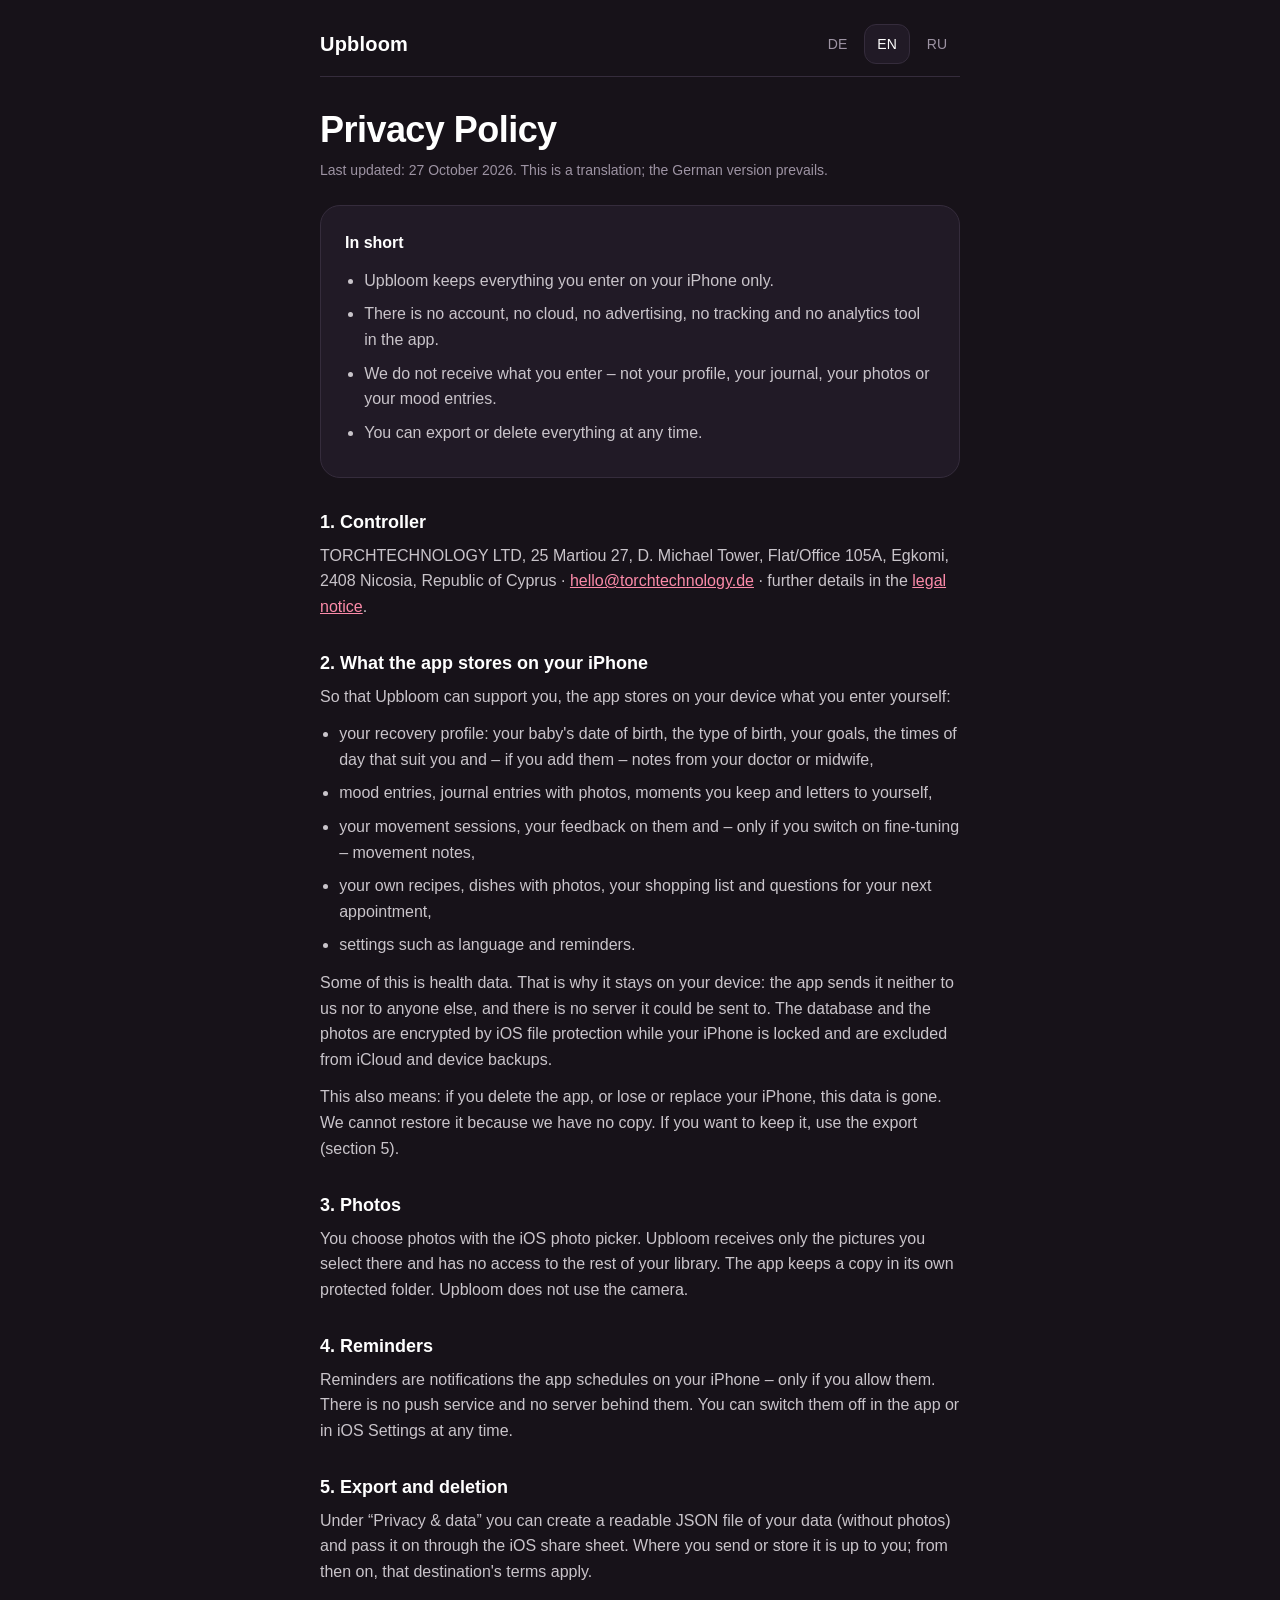
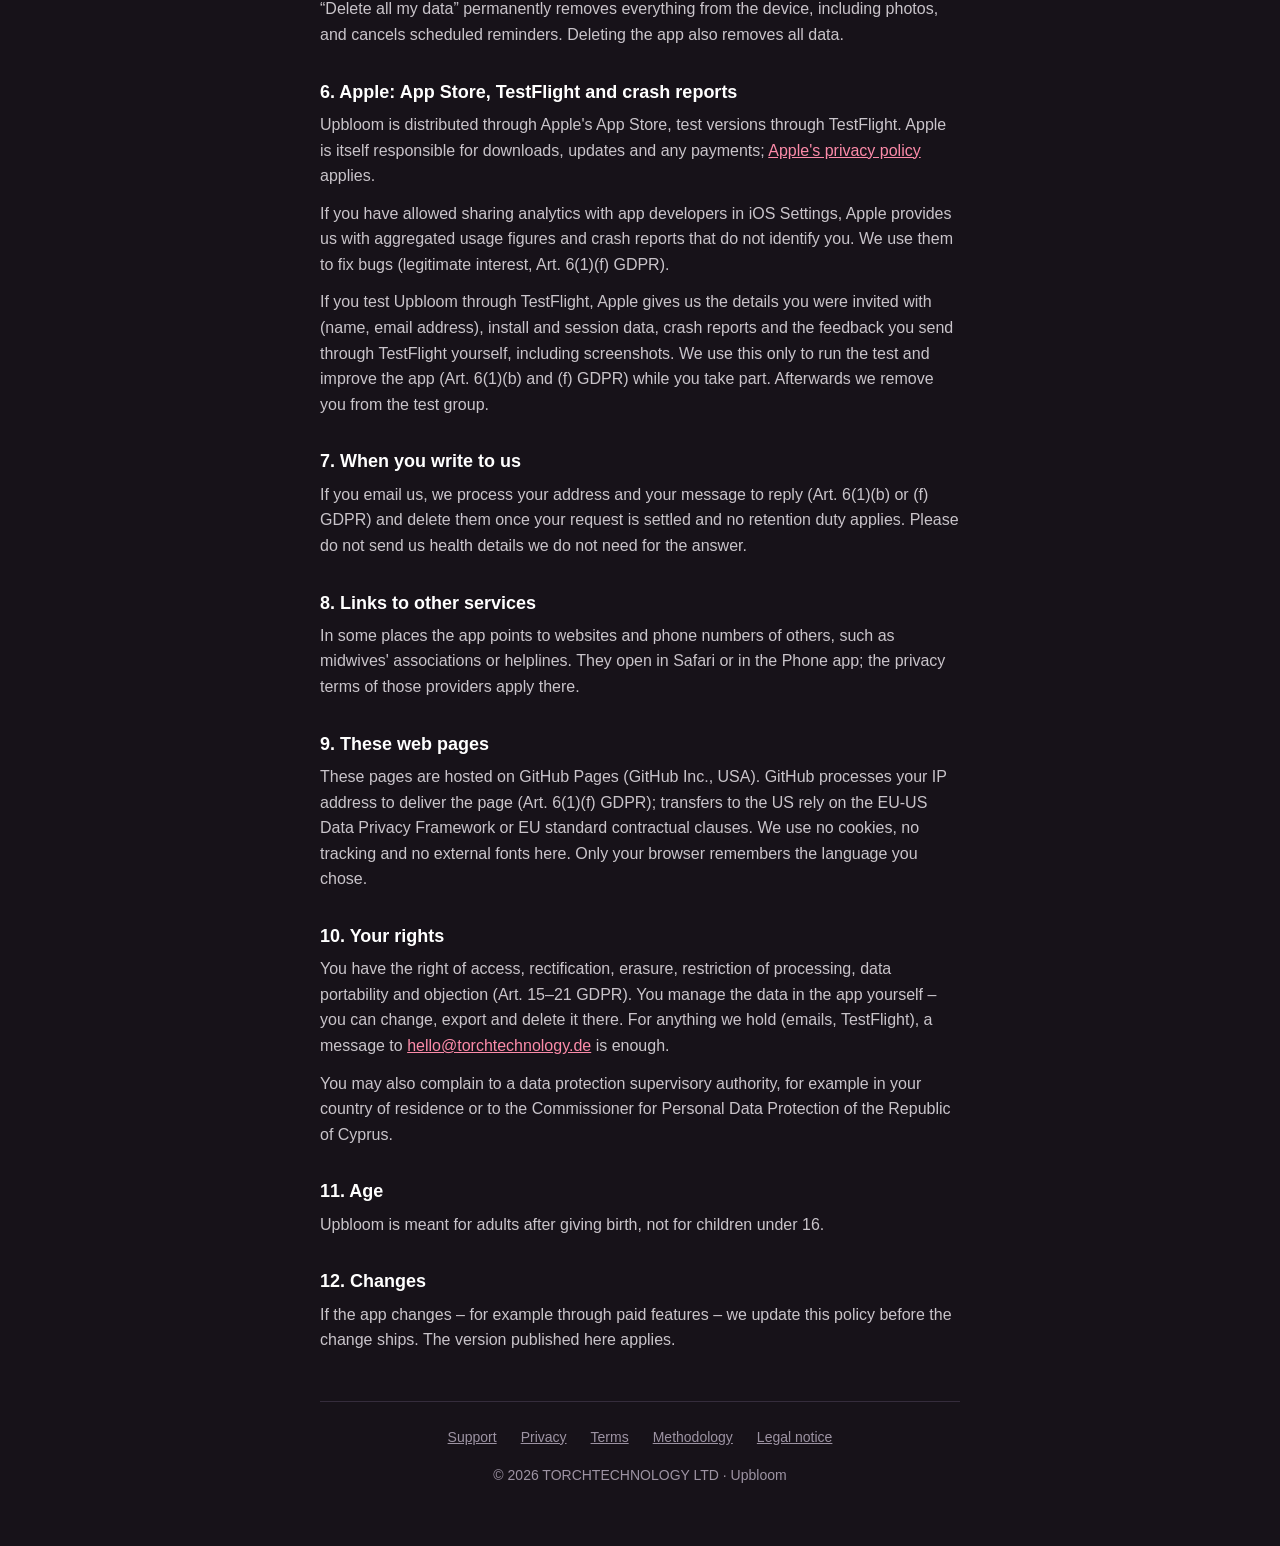
==== privacy/index.html @ 2689c598 "Upbloom legal pages: privacy, terms, impressum, support, methodology (DE/EN/RU)" ====
<!doctype html>
<html lang="de">
<head>
<meta charset="utf-8">
<meta name="viewport" content="width=device-width, initial-scale=1, viewport-fit=cover">
<title>Upbloom · Datenschutz / Privacy / Конфиденциальность</title>
<link rel="stylesheet" href="/style.css">
</head>
<body data-lang="de">
<div class="wrap">
<header class="top">
<a class="brand" href="/">Upbloom</a>
<div class="langtoggle" role="group" aria-label="Sprache / Language / Язык"><button type="button" data-l="de">DE</button><button type="button" data-l="en">EN</button><button type="button" data-l="ru">RU</button></div>
</header>
<main>

<article lang="de">
<h1>Datenschutzerklärung</h1>
<p class="updated">Stand: 27. Oktober 2026</p>

<div class="card">
<p><strong>Kurz gesagt</strong></p>
<ul>
<li>Upbloom speichert alles, was du eingibst, nur auf deinem iPhone.</li>
<li>Es gibt kein Konto, keine Cloud, keine Werbung, kein Tracking und keine Analyse-Werkzeuge in der App.</li>
<li>Wir erhalten deine Eingaben nicht – weder dein Profil noch dein Journal, deine Fotos oder deine Stimmungseinträge.</li>
<li>Du kannst jederzeit alles exportieren oder löschen.</li>
</ul>
</div>

<h2>1. Verantwortlich</h2>
<p>TORCHTECHNOLOGY LTD, 25 Martiou 27, D. Michael Tower, Flat/Office 105A, Egkomi, 2408 Nicosia, Republik Zypern · <a href="mailto:hello@torchtechnology.de">hello@torchtechnology.de</a> · weitere Angaben im <a href="/impressum/">Impressum</a>.</p>

<h2>2. Was die App auf deinem iPhone speichert</h2>
<p>Damit Upbloom dich begleiten kann, speichert die App auf deinem Gerät, was du selbst eingibst:</p>
<ul>
<li>dein Rückbildungsprofil: das Geburtsdatum deines Babys, den Geburtsweg, deine Ziele, die Tageszeiten, die dir passen, und – wenn du sie einträgst – Hinweise deiner Ärztin oder Hebamme,</li>
<li>Stimmungseinträge, Journal-Einträge mit Fotos, festgehaltene Momente und Briefe an dich selbst,</li>
<li>deine Bewegungseinheiten, deine Rückmeldungen dazu und – nur wenn du die Feinjustierung einschaltest – Bewegungs-Notizen,</li>
<li>eigene Rezepte, Gerichte mit Fotos, deine Einkaufsliste und Fragen für deinen nächsten Termin,</li>
<li>Einstellungen wie Sprache und Erinnerungen.</li>
</ul>
<p>Manches davon sind Gesundheitsdaten. Deshalb bleiben sie auf deinem Gerät: Die App überträgt sie weder an uns noch an Dritte, und es gibt keinen Server, an den sie gesendet würden. Die Datenbank und die Fotos sind mit dem Dateischutz von iOS verschlüsselt, solange dein iPhone gesperrt ist, und von iCloud- und Geräte-Backups ausgenommen.</p>
<p>Das heißt auch: Löschst du die App oder verlierst oder wechselst du dein iPhone, sind diese Daten weg. Wir können sie nicht wiederherstellen, weil wir keine Kopie haben. Wenn du sie behalten möchtest, nutze den Export (Abschnitt 5).</p>

<h2>3. Fotos</h2>
<p>Fotos wählst du über die Fotoauswahl von iOS aus. Upbloom erhält nur die Bilder, die du dort auswählst, und keinen Zugriff auf deine übrige Mediathek. Die App legt eine Kopie in ihrem eigenen, geschützten Ordner ab. Die Kamera nutzt Upbloom nicht.</p>

<h2>4. Erinnerungen</h2>
<p>Erinnerungen sind Mitteilungen, die die App auf deinem iPhone plant – nur, wenn du sie erlaubst. Dafür gibt es keinen Push-Dienst und keinen Server. Du kannst sie in der App oder in den iOS-Einstellungen jederzeit abschalten.</p>

<h2>5. Export und Löschen</h2>
<p>Unter „Datenschutz &amp; Daten“ kannst du eine lesbare JSON-Datei mit deinen Daten erstellen (ohne Fotos) und über das Teilen-Menü von iOS weitergeben. Wohin du sie sendest oder wo du sie speicherst, entscheidest du; ab dann gelten die Bedingungen dieses Ziels.</p>
<p>„Alle meine Daten löschen“ entfernt alles dauerhaft vom Gerät, einschließlich der Fotos, und bricht geplante Erinnerungen ab. Auch das Löschen der App entfernt alle Daten.</p>

<h2>6. Apple: App Store, TestFlight und Absturzberichte</h2>
<p>Upbloom wird über den App Store von Apple vertrieben, Testversionen über TestFlight. Für Download, Updates und gegebenenfalls Zahlungen ist Apple selbst verantwortlich; es gilt die <a href="https://www.apple.com/legal/privacy/">Datenschutzrichtlinie von Apple</a>.</p>
<p>Hast du in den iOS-Einstellungen erlaubt, Analysedaten mit App-Entwicklern zu teilen, stellt Apple uns zusammengefasste Nutzungszahlen und Absturzberichte ohne Bezug zu deiner Person bereit. Wir nutzen sie, um Fehler zu beheben (berechtigtes Interesse, Art. 6 Abs. 1 lit. f DSGVO).</p>
<p>Testest du Upbloom über TestFlight, erhalten wir von Apple die Angaben, mit denen du eingeladen wurdest (Name, E-Mail-Adresse), Installations- und Sitzungsdaten, Absturzberichte und das Feedback, das du selbst über TestFlight sendest, auch Bildschirmfotos. Wir nutzen das nur, um den Test durchzuführen und die App zu verbessern (Art. 6 Abs. 1 lit. b und f DSGVO), solange du am Test teilnimmst. Danach entfernen wir dich aus der Testgruppe.</p>

<h2>7. Wenn du uns schreibst</h2>
<p>Schreibst du uns eine E-Mail, verarbeiten wir deine Adresse und deine Nachricht, um zu antworten (Art. 6 Abs. 1 lit. b bzw. f DSGVO), und löschen sie, wenn dein Anliegen erledigt ist und keine Aufbewahrungspflicht besteht. Bitte schick uns keine Gesundheitsangaben, die wir für die Antwort nicht brauchen.</p>

<h2>8. Links zu anderen Angeboten</h2>
<p>Die App verweist an einigen Stellen auf Webseiten und Telefonnummern anderer, etwa von Hebammenverbänden oder Hilfetelefonen. Sie öffnen sich in Safari oder in der Telefon-App; dort gelten die Datenschutzbestimmungen der jeweiligen Anbieter.</p>

<h2>9. Diese Webseiten</h2>
<p>Diese Seiten liegen bei GitHub Pages (GitHub Inc., USA). GitHub verarbeitet beim Aufruf deine IP-Adresse, um die Seite auszuliefern (Art. 6 Abs. 1 lit. f DSGVO); Übermittlungen in die USA stützen sich auf das EU-US Data Privacy Framework bzw. EU-Standardvertragsklauseln. Wir setzen hier keine Cookies, kein Tracking und keine externen Schriften ein. Die gewählte Sprache merkt sich nur dein Browser.</p>

<h2>10. Deine Rechte</h2>
<p>Du hast das Recht auf Auskunft, Berichtigung, Löschung, Einschränkung der Verarbeitung, Datenübertragbarkeit und Widerspruch (Art. 15–21 DSGVO). Die Daten in der App verwaltest du selbst – du kannst sie dort ändern, exportieren und löschen. Für alles, was bei uns liegt (E-Mails, TestFlight), genügt eine Nachricht an <a href="mailto:hello@torchtechnology.de">hello@torchtechnology.de</a>.</p>
<p>Du kannst dich außerdem bei einer Datenschutzaufsichtsbehörde beschweren, etwa in deinem Wohnsitzland oder beim Commissioner for Personal Data Protection der Republik Zypern.</p>

<h2>11. Alter</h2>
<p>Upbloom richtet sich an Erwachsene nach einer Geburt, nicht an Kinder unter 16 Jahren.</p>

<h2>12. Änderungen</h2>
<p>Ändert sich die App – zum Beispiel durch kostenpflichtige Funktionen –, passen wir diese Erklärung an, bevor die Änderung erscheint. Es gilt die jeweils hier veröffentlichte Fassung.</p>
</article>

<article lang="en">
<h1>Privacy Policy</h1>
<p class="updated">Last updated: 27 October 2026. This is a translation; the German version prevails.</p>

<div class="card">
<p><strong>In short</strong></p>
<ul>
<li>Upbloom keeps everything you enter on your iPhone only.</li>
<li>There is no account, no cloud, no advertising, no tracking and no analytics tool in the app.</li>
<li>We do not receive what you enter – not your profile, your journal, your photos or your mood entries.</li>
<li>You can export or delete everything at any time.</li>
</ul>
</div>

<h2>1. Controller</h2>
<p>TORCHTECHNOLOGY LTD, 25 Martiou 27, D. Michael Tower, Flat/Office 105A, Egkomi, 2408 Nicosia, Republic of Cyprus · <a href="mailto:hello@torchtechnology.de">hello@torchtechnology.de</a> · further details in the <a href="/impressum/">legal notice</a>.</p>

<h2>2. What the app stores on your iPhone</h2>
<p>So that Upbloom can support you, the app stores on your device what you enter yourself:</p>
<ul>
<li>your recovery profile: your baby's date of birth, the type of birth, your goals, the times of day that suit you and – if you add them – notes from your doctor or midwife,</li>
<li>mood entries, journal entries with photos, moments you keep and letters to yourself,</li>
<li>your movement sessions, your feedback on them and – only if you switch on fine-tuning – movement notes,</li>
<li>your own recipes, dishes with photos, your shopping list and questions for your next appointment,</li>
<li>settings such as language and reminders.</li>
</ul>
<p>Some of this is health data. That is why it stays on your device: the app sends it neither to us nor to anyone else, and there is no server it could be sent to. The database and the photos are encrypted by iOS file protection while your iPhone is locked and are excluded from iCloud and device backups.</p>
<p>This also means: if you delete the app, or lose or replace your iPhone, this data is gone. We cannot restore it because we have no copy. If you want to keep it, use the export (section 5).</p>

<h2>3. Photos</h2>
<p>You choose photos with the iOS photo picker. Upbloom receives only the pictures you select there and has no access to the rest of your library. The app keeps a copy in its own protected folder. Upbloom does not use the camera.</p>

<h2>4. Reminders</h2>
<p>Reminders are notifications the app schedules on your iPhone – only if you allow them. There is no push service and no server behind them. You can switch them off in the app or in iOS Settings at any time.</p>

<h2>5. Export and deletion</h2>
<p>Under “Privacy &amp; data” you can create a readable JSON file of your data (without photos) and pass it on through the iOS share sheet. Where you send or store it is up to you; from then on, that destination's terms apply.</p>
<p>“Delete all my data” permanently removes everything from the device, including photos, and cancels scheduled reminders. Deleting the app also removes all data.</p>

<h2>6. Apple: App Store, TestFlight and crash reports</h2>
<p>Upbloom is distributed through Apple's App Store, test versions through TestFlight. Apple is itself responsible for downloads, updates and any payments; <a href="https://www.apple.com/legal/privacy/">Apple's privacy policy</a> applies.</p>
<p>If you have allowed sharing analytics with app developers in iOS Settings, Apple provides us with aggregated usage figures and crash reports that do not identify you. We use them to fix bugs (legitimate interest, Art. 6(1)(f) GDPR).</p>
<p>If you test Upbloom through TestFlight, Apple gives us the details you were invited with (name, email address), install and session data, crash reports and the feedback you send through TestFlight yourself, including screenshots. We use this only to run the test and improve the app (Art. 6(1)(b) and (f) GDPR) while you take part. Afterwards we remove you from the test group.</p>

<h2>7. When you write to us</h2>
<p>If you email us, we process your address and your message to reply (Art. 6(1)(b) or (f) GDPR) and delete them once your request is settled and no retention duty applies. Please do not send us health details we do not need for the answer.</p>

<h2>8. Links to other services</h2>
<p>In some places the app points to websites and phone numbers of others, such as midwives' associations or helplines. They open in Safari or in the Phone app; the privacy terms of those providers apply there.</p>

<h2>9. These web pages</h2>
<p>These pages are hosted on GitHub Pages (GitHub Inc., USA). GitHub processes your IP address to deliver the page (Art. 6(1)(f) GDPR); transfers to the US rely on the EU-US Data Privacy Framework or EU standard contractual clauses. We use no cookies, no tracking and no external fonts here. Only your browser remembers the language you chose.</p>

<h2>10. Your rights</h2>
<p>You have the right of access, rectification, erasure, restriction of processing, data portability and objection (Art. 15–21 GDPR). You manage the data in the app yourself – you can change, export and delete it there. For anything we hold (emails, TestFlight), a message to <a href="mailto:hello@torchtechnology.de">hello@torchtechnology.de</a> is enough.</p>
<p>You may also complain to a data protection supervisory authority, for example in your country of residence or to the Commissioner for Personal Data Protection of the Republic of Cyprus.</p>

<h2>11. Age</h2>
<p>Upbloom is meant for adults after giving birth, not for children under 16.</p>

<h2>12. Changes</h2>
<p>If the app changes – for example through paid features – we update this policy before the change ships. The version published here applies.</p>
</article>

<article lang="ru">
<h1>Политика конфиденциальности</h1>
<p class="updated">Редакция от 27 октября 2026 года. Это перевод; имеет силу немецкая версия.</p>

<div class="card">
<p><strong>Коротко</strong></p>
<ul>
<li>Upbloom хранит всё, что ты вводишь, только на твоём iPhone.</li>
<li>В приложении нет аккаунта, облака, рекламы, отслеживания и инструментов аналитики.</li>
<li>Мы не получаем твои данные – ни профиль, ни дневник, ни фотографии, ни записи о настроении.</li>
<li>Ты можешь в любой момент всё выгрузить или удалить.</li>
</ul>
</div>

<h2>1. Ответственное лицо</h2>
<p>TORCHTECHNOLOGY LTD, 25 Martiou 27, D. Michael Tower, Flat/Office 105A, Egkomi, 2408 Nicosia, Республика Кипр · <a href="mailto:hello@torchtechnology.de">hello@torchtechnology.de</a> · подробнее в <a href="/impressum/">выходных данных</a>.</p>

<h2>2. Что приложение хранит на твоём iPhone</h2>
<p>Чтобы Upbloom мог тебя сопровождать, приложение хранит на устройстве то, что ты вводишь сама:</p>
<ul>
<li>профиль восстановления: дату рождения малыша, способ родов, твои цели, удобное время дня и – если ты их добавишь – указания врача или акушерки,</li>
<li>записи о настроении, записи дневника с фотографиями, сохранённые моменты и письма самой себе,</li>
<li>твои тренировки, отзывы о них и – только если ты включишь точную настройку – пометки о движении,</li>
<li>собственные рецепты, блюда с фотографиями, список покупок и вопросы к следующему приёму,</li>
<li>настройки, например язык и напоминания.</li>
</ul>
<p>Часть этих данных относится к данным о здоровье. Поэтому они остаются на твоём устройстве: приложение не передаёт их ни нам, ни третьим лицам, и нет сервера, на который их можно было бы отправить. База данных и фотографии зашифрованы защитой файлов iOS, пока iPhone заблокирован, и исключены из резервных копий iCloud и устройства.</p>
<p>Это значит и другое: если ты удалишь приложение, потеряешь или сменишь iPhone, эти данные пропадут. Мы не можем их восстановить, потому что у нас нет копии. Если хочешь их сохранить, воспользуйся выгрузкой (раздел 5).</p>

<h2>3. Фотографии</h2>
<p>Фотографии ты выбираешь через стандартный выбор фото в iOS. Upbloom получает только выбранные там снимки и не имеет доступа к остальной медиатеке. Приложение хранит копию в своей защищённой папке. Камеру Upbloom не использует.</p>

<h2>4. Напоминания</h2>
<p>Напоминания – это уведомления, которые приложение планирует на твоём iPhone, и только если ты это разрешишь. Для них нет push-сервиса и нет сервера. Отключить их можно в приложении или в настройках iOS в любой момент.</p>

<h2>5. Выгрузка и удаление</h2>
<p>В разделе «Конфиденциальность и данные» можно создать читаемый файл JSON с твоими данными (без фотографий) и передать его через меню «Поделиться» в iOS. Куда ты его отправишь или где сохранишь, решаешь ты; дальше действуют условия этого сервиса.</p>
<p>«Удалить все мои данные» безвозвратно удаляет всё с устройства, включая фотографии, и отменяет запланированные напоминания. Удаление приложения тоже удаляет все данные.</p>

<h2>6. Apple: App Store, TestFlight и отчёты о сбоях</h2>
<p>Upbloom распространяется через App Store компании Apple, тестовые версии – через TestFlight. За загрузку, обновления и возможные платежи отвечает сама Apple; действует <a href="https://www.apple.com/legal/privacy/">политика конфиденциальности Apple</a>.</p>
<p>Если в настройках iOS ты разрешила делиться аналитикой с разработчиками приложений, Apple передаёт нам обобщённые данные об использовании и отчёты о сбоях, по которым тебя нельзя определить. Мы используем их, чтобы исправлять ошибки (законный интерес, ст. 6(1)(f) GDPR).</p>
<p>Если ты тестируешь Upbloom через TestFlight, Apple передаёт нам данные, с которыми тебя пригласили (имя, адрес электронной почты), данные об установке и сеансах, отчёты о сбоях и отзывы, которые ты сама отправляешь через TestFlight, включая снимки экрана. Мы используем это только для проведения теста и улучшения приложения (ст. 6(1)(b) и (f) GDPR), пока ты участвуешь в тесте. После этого мы удаляем тебя из тестовой группы.</p>

<h2>7. Если ты нам пишешь</h2>
<p>Если ты пишешь нам по электронной почте, мы обрабатываем твой адрес и сообщение, чтобы ответить (ст. 6(1)(b) или (f) GDPR), и удаляем их, когда вопрос решён и нет обязанности хранения. Пожалуйста, не присылай сведения о здоровье, которые не нужны для ответа.</p>

<h2>8. Ссылки на другие сервисы</h2>
<p>Местами приложение ссылается на сайты и телефоны других организаций, например ассоциаций акушерок или телефонов доверия. Они открываются в Safari или в приложении «Телефон»; там действуют правила конфиденциальности этих организаций.</p>

<h2>9. Эти веб-страницы</h2>
<p>Эти страницы размещены на GitHub Pages (GitHub Inc., США). При открытии GitHub обрабатывает твой IP-адрес, чтобы показать страницу (ст. 6(1)(f) GDPR); передача данных в США основана на EU-US Data Privacy Framework или стандартных договорных условиях ЕС. Мы не используем здесь cookies, отслеживание и внешние шрифты. Выбранный язык запоминает только твой браузер.</p>

<h2>10. Твои права</h2>
<p>У тебя есть право на доступ, исправление, удаление, ограничение обработки, переносимость данных и возражение (ст. 15–21 GDPR). Данными в приложении ты управляешь сама – там их можно изменить, выгрузить и удалить. По всему, что хранится у нас (письма, TestFlight), достаточно написать на <a href="mailto:hello@torchtechnology.de">hello@torchtechnology.de</a>.</p>
<p>Ты также можешь подать жалобу в надзорный орган по защите данных, например в стране проживания или Уполномоченному по защите персональных данных Республики Кипр.</p>

<h2>11. Возраст</h2>
<p>Upbloom предназначен для взрослых после родов, а не для детей младше 16 лет.</p>

<h2>12. Изменения</h2>
<p>Если приложение изменится – например, появятся платные функции, – мы обновим эту политику до выхода изменения. Действует версия, опубликованная здесь.</p>
</article>

</main>
<footer>
<nav>
<a href="/support/"><span lang="de">Support</span><span lang="en">Support</span><span lang="ru">Поддержка</span></a>
<a href="/privacy/"><span lang="de">Datenschutz</span><span lang="en">Privacy</span><span lang="ru">Конфиденциальность</span></a>
<a href="/terms/"><span lang="de">Nutzungsbedingungen</span><span lang="en">Terms</span><span lang="ru">Условия</span></a>
<a href="/methodology/"><span lang="de">Methodik</span><span lang="en">Methodology</span><span lang="ru">Методология</span></a>
<a href="/impressum/"><span lang="de">Impressum</span><span lang="en">Legal notice</span><span lang="ru">Выходные данные</span></a>
</nav>
<p>© 2026 TORCHTECHNOLOGY LTD · Upbloom</p>
</footer>
</div>
<script src="/lang.js"></script>
</body>
</html>
---- style.css ----
/* Upbloom legal pages. Colours are the app's own (Theme.swift): dark, warm, one accent. */
:root{--bg:#171219;--card:#211A26;--ink:#FFFFFF;--text:#C9C4CA;--muted:#9D93A3;--accent:#FC8BA9;--hair:#352C3C}
*{box-sizing:border-box}
html{background:var(--bg);-webkit-text-size-adjust:100%;text-size-adjust:100%;color-scheme:dark}
body{margin:0;background:var(--bg);color:var(--text);font:16px/1.6 -apple-system,BlinkMacSystemFont,"Segoe UI",Helvetica,Arial,sans-serif;-webkit-font-smoothing:antialiased;overflow-wrap:break-word}
body[data-lang="de"] [lang]:not([lang="de"]),
body[data-lang="en"] [lang]:not([lang="en"]),
body[data-lang="ru"] [lang]:not([lang="ru"]){display:none}
.wrap{max-width:680px;margin:0 auto;padding:max(12px,env(safe-area-inset-top)) max(20px,env(safe-area-inset-right)) calc(48px + env(safe-area-inset-bottom)) max(20px,env(safe-area-inset-left))}
a{color:var(--accent)}
p{margin:0 0 12px}
strong{color:var(--ink)}
.top{display:flex;align-items:center;justify-content:space-between;gap:16px;padding:12px 0;border-bottom:1px solid var(--hair);margin:0 0 32px}
.brand{color:var(--ink);text-decoration:none;font-size:20px;font-weight:600;letter-spacing:.01em}
.langtoggle{display:flex;gap:4px}
.langtoggle button{font:inherit;font-size:14px;color:var(--muted);background:none;border:1px solid transparent;border-radius:12px;padding:8px 12px;cursor:pointer}
.langtoggle button[aria-pressed="true"]{color:var(--ink);border-color:var(--hair);background:var(--card)}
h1{color:var(--ink);font-size:clamp(28px,7.5vw,36px);line-height:1.15;letter-spacing:-.015em;margin:0 0 8px}
h2{color:var(--ink);font-size:18px;line-height:1.35;margin:32px 0 8px}
.updated{color:var(--muted);font-size:14px;margin:0 0 24px}
ul{margin:0 0 12px;padding-left:1.2em}
li{margin:0 0 8px}
.card{background:var(--card);border:1px solid var(--hair);border-radius:20px;padding:24px;margin:0 0 24px}
.card>:last-child{margin-bottom:0}
.docs{list-style:none;padding:0;border-top:1px solid var(--hair)}
.docs li{margin:0;border-bottom:1px solid var(--hair)}
.docs a{display:block;padding:16px 0;color:var(--ink);text-decoration:none}
.docs span.sub{display:block;color:var(--muted);font-size:14px}
dl{margin:0}
dt{font-size:14px;color:var(--muted);margin:16px 0 2px}
dt:first-child{margin-top:0}
dd{margin:0}
footer{margin-top:48px;padding-top:16px;border-top:1px solid var(--hair);color:var(--muted);font-size:14px;text-align:center}
footer nav{display:flex;flex-wrap:wrap;justify-content:center;gap:4px 24px;margin:0 0 8px}
footer a{color:var(--muted);padding:8px 0}
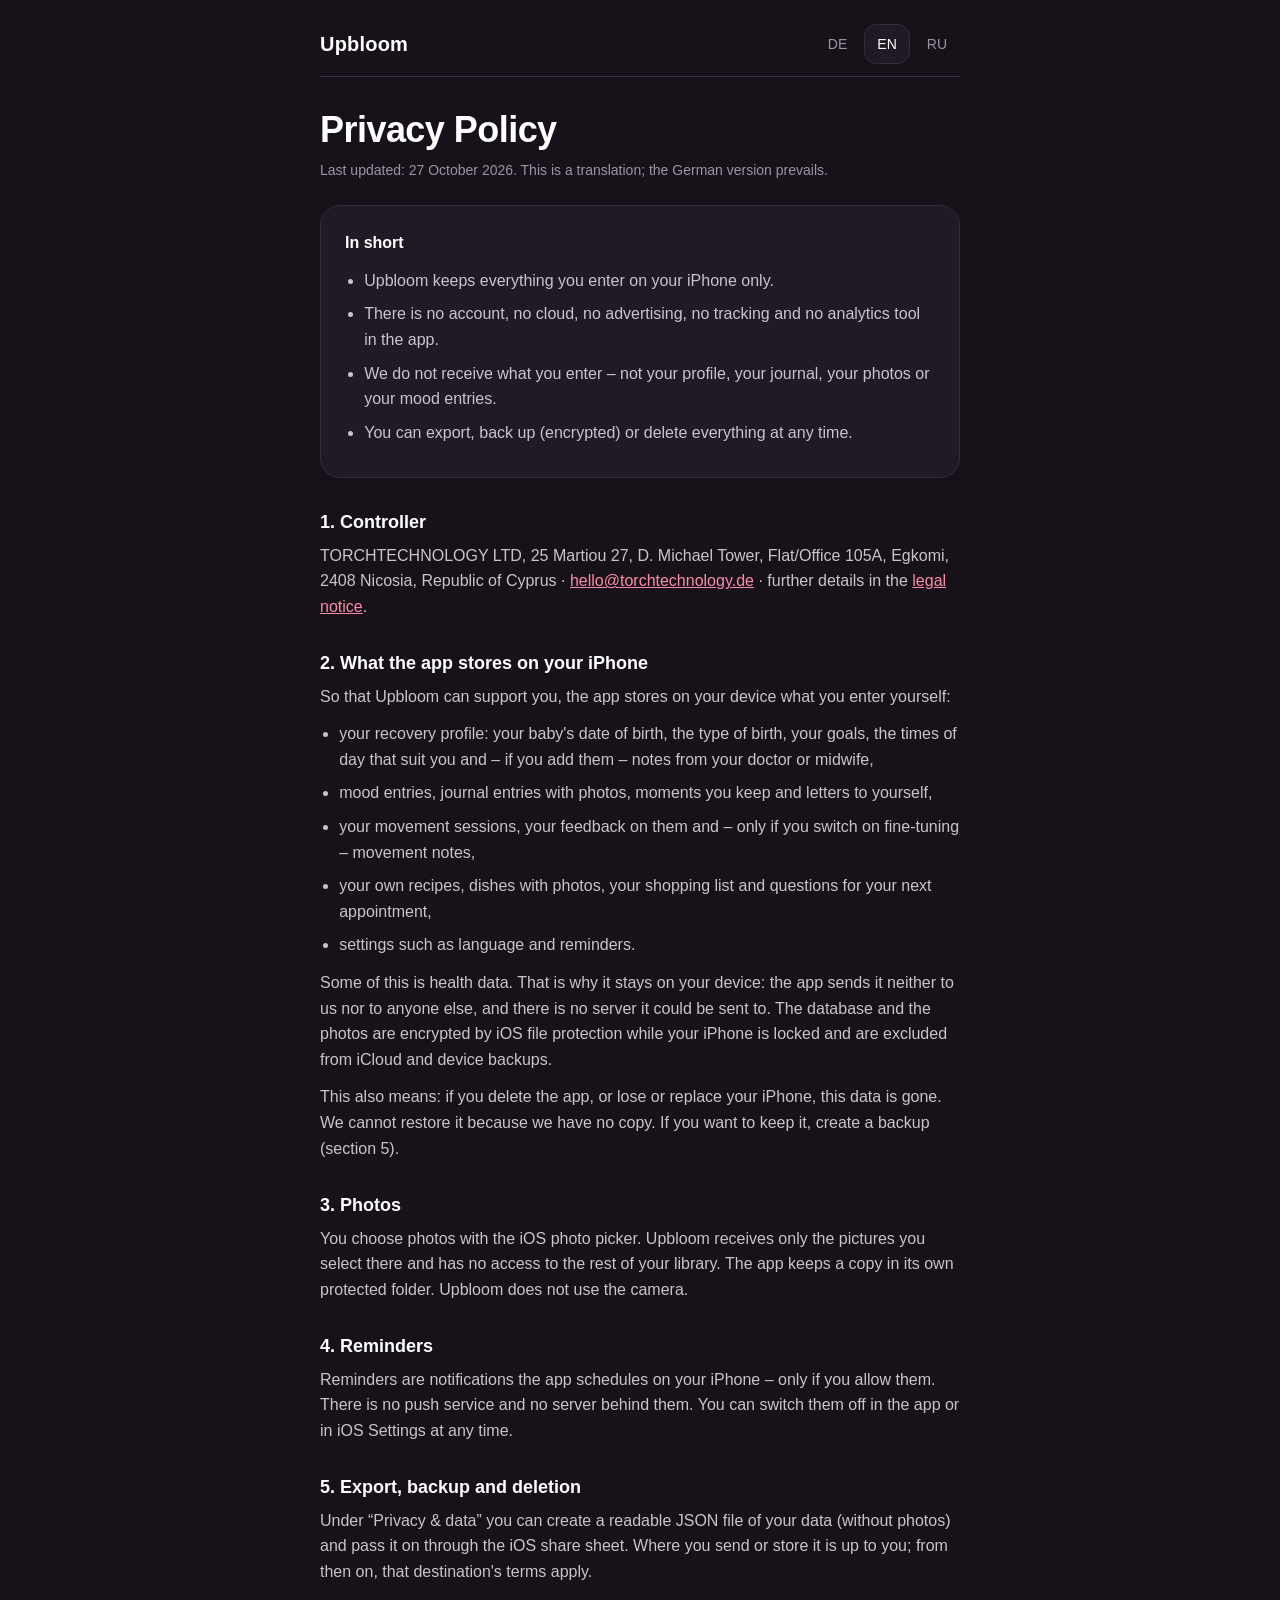
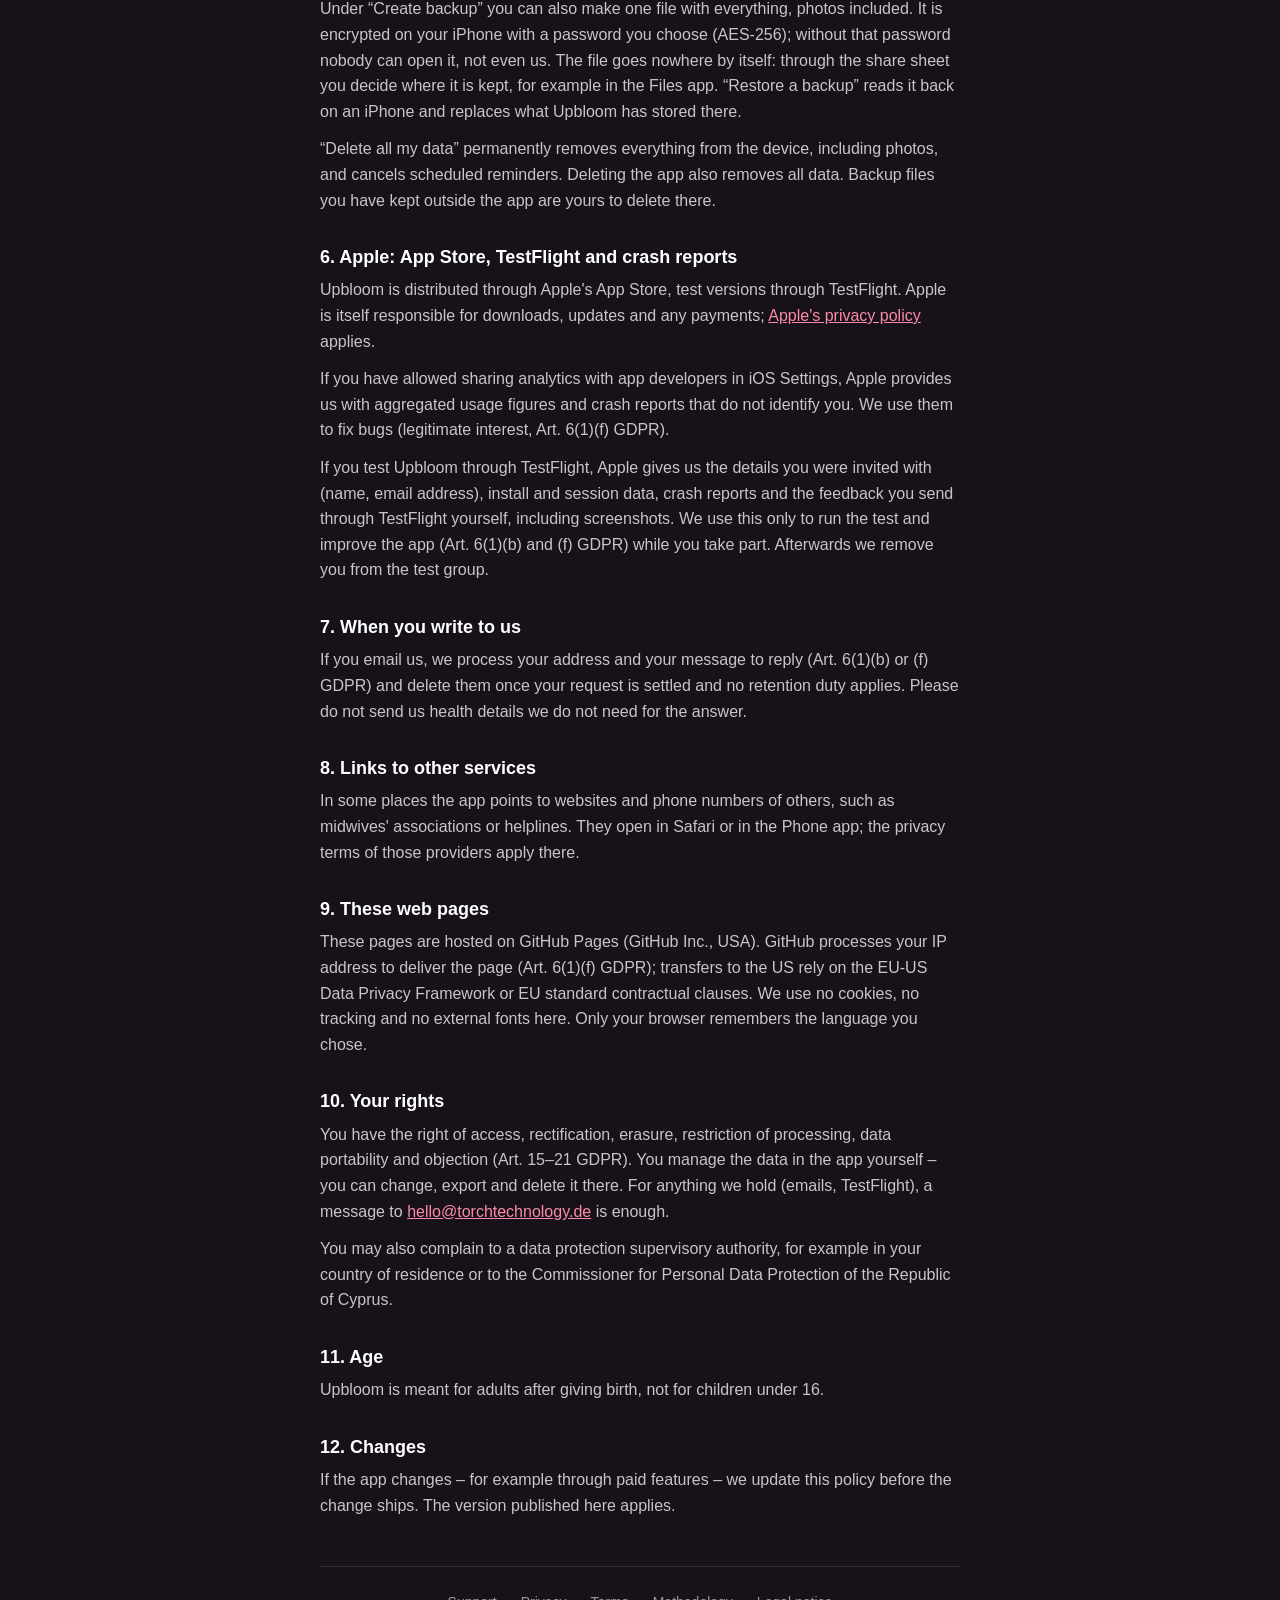
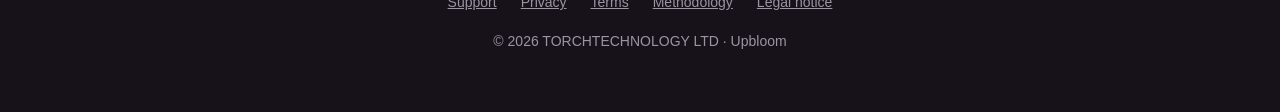
==== commit 950bd730: "Privacy and support: the encrypted backup (Sicherung)" ====
--- a/privacy/index.html
+++ b/privacy/index.html
@@ -24,7 +24,7 @@
 <li>Upbloom speichert alles, was du eingibst, nur auf deinem iPhone.</li>
 <li>Es gibt kein Konto, keine Cloud, keine Werbung, kein Tracking und keine Analyse-Werkzeuge in der App.</li>
 <li>Wir erhalten deine Eingaben nicht – weder dein Profil noch dein Journal, deine Fotos oder deine Stimmungseinträge.</li>
-<li>Du kannst jederzeit alles exportieren oder löschen.</li>
+<li>Du kannst jederzeit alles exportieren, verschlüsselt sichern oder löschen.</li>
 </ul>
 </div>
 
@@ -41,7 +41,7 @@
 <li>Einstellungen wie Sprache und Erinnerungen.</li>
 </ul>
 <p>Manches davon sind Gesundheitsdaten. Deshalb bleiben sie auf deinem Gerät: Die App überträgt sie weder an uns noch an Dritte, und es gibt keinen Server, an den sie gesendet würden. Die Datenbank und die Fotos sind mit dem Dateischutz von iOS verschlüsselt, solange dein iPhone gesperrt ist, und von iCloud- und Geräte-Backups ausgenommen.</p>
-<p>Das heißt auch: Löschst du die App oder verlierst oder wechselst du dein iPhone, sind diese Daten weg. Wir können sie nicht wiederherstellen, weil wir keine Kopie haben. Wenn du sie behalten möchtest, nutze den Export (Abschnitt 5).</p>
+<p>Das heißt auch: Löschst du die App oder verlierst oder wechselst du dein iPhone, sind diese Daten weg. Wir können sie nicht wiederherstellen, weil wir keine Kopie haben. Wenn du sie behalten möchtest, erstelle eine Sicherung (Abschnitt 5).</p>
 
 <h2>3. Fotos</h2>
 <p>Fotos wählst du über die Fotoauswahl von iOS aus. Upbloom erhält nur die Bilder, die du dort auswählst, und keinen Zugriff auf deine übrige Mediathek. Die App legt eine Kopie in ihrem eigenen, geschützten Ordner ab. Die Kamera nutzt Upbloom nicht.</p>
@@ -49,9 +49,10 @@
 <h2>4. Erinnerungen</h2>
 <p>Erinnerungen sind Mitteilungen, die die App auf deinem iPhone plant – nur, wenn du sie erlaubst. Dafür gibt es keinen Push-Dienst und keinen Server. Du kannst sie in der App oder in den iOS-Einstellungen jederzeit abschalten.</p>
 
-<h2>5. Export und Löschen</h2>
+<h2>5. Export, Sicherung und Löschen</h2>
 <p>Unter „Datenschutz &amp; Daten“ kannst du eine lesbare JSON-Datei mit deinen Daten erstellen (ohne Fotos) und über das Teilen-Menü von iOS weitergeben. Wohin du sie sendest oder wo du sie speicherst, entscheidest du; ab dann gelten die Bedingungen dieses Ziels.</p>
-<p>„Alle meine Daten löschen“ entfernt alles dauerhaft vom Gerät, einschließlich der Fotos, und bricht geplante Erinnerungen ab. Auch das Löschen der App entfernt alle Daten.</p>
+<p>Unter „Sicherung erstellen“ kannst du außerdem eine Datei mit allem anlegen, auch mit den Fotos. Sie wird auf deinem iPhone mit einem Passwort verschlüsselt, das du selbst wählst (AES-256); ohne dieses Passwort kann niemand sie öffnen, auch wir nicht. Die Datei geht nirgendwohin von selbst: Du entscheidest über das Teilen-Menü, wo sie liegt, etwa in der Dateien-App. Mit „Sicherung wiederherstellen“ liest du sie auf einem iPhone wieder ein; dabei wird ersetzt, was dort in Upbloom gespeichert ist.</p>
+<p>„Alle meine Daten löschen“ entfernt alles dauerhaft vom Gerät, einschließlich der Fotos, und bricht geplante Erinnerungen ab. Auch das Löschen der App entfernt alle Daten. Sicherungsdateien, die du außerhalb der App abgelegt hast, löschst du dort selbst.</p>
 
 <h2>6. Apple: App Store, TestFlight und Absturzberichte</h2>
 <p>Upbloom wird über den App Store von Apple vertrieben, Testversionen über TestFlight. Für Download, Updates und gegebenenfalls Zahlungen ist Apple selbst verantwortlich; es gilt die <a href="https://www.apple.com/legal/privacy/">Datenschutzrichtlinie von Apple</a>.</p>
@@ -88,7 +89,7 @@
 <li>Upbloom keeps everything you enter on your iPhone only.</li>
 <li>There is no account, no cloud, no advertising, no tracking and no analytics tool in the app.</li>
 <li>We do not receive what you enter – not your profile, your journal, your photos or your mood entries.</li>
-<li>You can export or delete everything at any time.</li>
+<li>You can export, back up (encrypted) or delete everything at any time.</li>
 </ul>
 </div>
 
@@ -105,7 +106,7 @@
 <li>settings such as language and reminders.</li>
 </ul>
 <p>Some of this is health data. That is why it stays on your device: the app sends it neither to us nor to anyone else, and there is no server it could be sent to. The database and the photos are encrypted by iOS file protection while your iPhone is locked and are excluded from iCloud and device backups.</p>
-<p>This also means: if you delete the app, or lose or replace your iPhone, this data is gone. We cannot restore it because we have no copy. If you want to keep it, use the export (section 5).</p>
+<p>This also means: if you delete the app, or lose or replace your iPhone, this data is gone. We cannot restore it because we have no copy. If you want to keep it, create a backup (section 5).</p>
 
 <h2>3. Photos</h2>
 <p>You choose photos with the iOS photo picker. Upbloom receives only the pictures you select there and has no access to the rest of your library. The app keeps a copy in its own protected folder. Upbloom does not use the camera.</p>
@@ -113,9 +114,10 @@
 <h2>4. Reminders</h2>
 <p>Reminders are notifications the app schedules on your iPhone – only if you allow them. There is no push service and no server behind them. You can switch them off in the app or in iOS Settings at any time.</p>
 
-<h2>5. Export and deletion</h2>
+<h2>5. Export, backup and deletion</h2>
 <p>Under “Privacy &amp; data” you can create a readable JSON file of your data (without photos) and pass it on through the iOS share sheet. Where you send or store it is up to you; from then on, that destination's terms apply.</p>
-<p>“Delete all my data” permanently removes everything from the device, including photos, and cancels scheduled reminders. Deleting the app also removes all data.</p>
+<p>Under “Create backup” you can also make one file with everything, photos included. It is encrypted on your iPhone with a password you choose (AES-256); without that password nobody can open it, not even us. The file goes nowhere by itself: through the share sheet you decide where it is kept, for example in the Files app. “Restore a backup” reads it back on an iPhone and replaces what Upbloom has stored there.</p>
+<p>“Delete all my data” permanently removes everything from the device, including photos, and cancels scheduled reminders. Deleting the app also removes all data. Backup files you have kept outside the app are yours to delete there.</p>
 
 <h2>6. Apple: App Store, TestFlight and crash reports</h2>
 <p>Upbloom is distributed through Apple's App Store, test versions through TestFlight. Apple is itself responsible for downloads, updates and any payments; <a href="https://www.apple.com/legal/privacy/">Apple's privacy policy</a> applies.</p>
@@ -152,7 +154,7 @@
 <li>Upbloom хранит всё, что ты вводишь, только на твоём iPhone.</li>
 <li>В приложении нет аккаунта, облака, рекламы, отслеживания и инструментов аналитики.</li>
 <li>Мы не получаем твои данные – ни профиль, ни дневник, ни фотографии, ни записи о настроении.</li>
-<li>Ты можешь в любой момент всё выгрузить или удалить.</li>
+<li>Ты можешь в любой момент всё выгрузить, зашифрованно сохранить или удалить.</li>
 </ul>
 </div>
 
@@ -169,7 +171,7 @@
 <li>настройки, например язык и напоминания.</li>
 </ul>
 <p>Часть этих данных относится к данным о здоровье. Поэтому они остаются на твоём устройстве: приложение не передаёт их ни нам, ни третьим лицам, и нет сервера, на который их можно было бы отправить. База данных и фотографии зашифрованы защитой файлов iOS, пока iPhone заблокирован, и исключены из резервных копий iCloud и устройства.</p>
-<p>Это значит и другое: если ты удалишь приложение, потеряешь или сменишь iPhone, эти данные пропадут. Мы не можем их восстановить, потому что у нас нет копии. Если хочешь их сохранить, воспользуйся выгрузкой (раздел 5).</p>
+<p>Это значит и другое: если ты удалишь приложение, потеряешь или сменишь iPhone, эти данные пропадут. Мы не можем их восстановить, потому что у нас нет копии. Если хочешь их сохранить, создай резервную копию (раздел 5).</p>
 
 <h2>3. Фотографии</h2>
 <p>Фотографии ты выбираешь через стандартный выбор фото в iOS. Upbloom получает только выбранные там снимки и не имеет доступа к остальной медиатеке. Приложение хранит копию в своей защищённой папке. Камеру Upbloom не использует.</p>
@@ -177,9 +179,10 @@
 <h2>4. Напоминания</h2>
 <p>Напоминания – это уведомления, которые приложение планирует на твоём iPhone, и только если ты это разрешишь. Для них нет push-сервиса и нет сервера. Отключить их можно в приложении или в настройках iOS в любой момент.</p>
 
-<h2>5. Выгрузка и удаление</h2>
+<h2>5. Выгрузка, резервная копия и удаление</h2>
 <p>В разделе «Конфиденциальность и данные» можно создать читаемый файл JSON с твоими данными (без фотографий) и передать его через меню «Поделиться» в iOS. Куда ты его отправишь или где сохранишь, решаешь ты; дальше действуют условия этого сервиса.</p>
-<p>«Удалить все мои данные» безвозвратно удаляет всё с устройства, включая фотографии, и отменяет запланированные напоминания. Удаление приложения тоже удаляет все данные.</p>
+<p>В разделе «Создать копию» можно также сделать один файл со всем, включая фотографии. Он шифруется на твоём iPhone паролем, который выбираешь ты (AES-256); без этого пароля его не открыть никому, даже нам. Сам по себе файл никуда не уходит: через меню «Поделиться» ты решаешь, где он будет храниться, например в приложении «Файлы». «Восстановить из копии» загружает его снова на iPhone и заменяет то, что хранится там в Upbloom.</p>
+<p>«Удалить все мои данные» безвозвратно удаляет всё с устройства, включая фотографии, и отменяет запланированные напоминания. Удаление приложения тоже удаляет все данные. Файлы копий, которые ты сохранила вне приложения, удаляешь там сама.</p>
 
 <h2>6. Apple: App Store, TestFlight и отчёты о сбоях</h2>
 <p>Upbloom распространяется через App Store компании Apple, тестовые версии – через TestFlight. За загрузку, обновления и возможные платежи отвечает сама Apple; действует <a href="https://www.apple.com/legal/privacy/">политика конфиденциальности Apple</a>.</p>
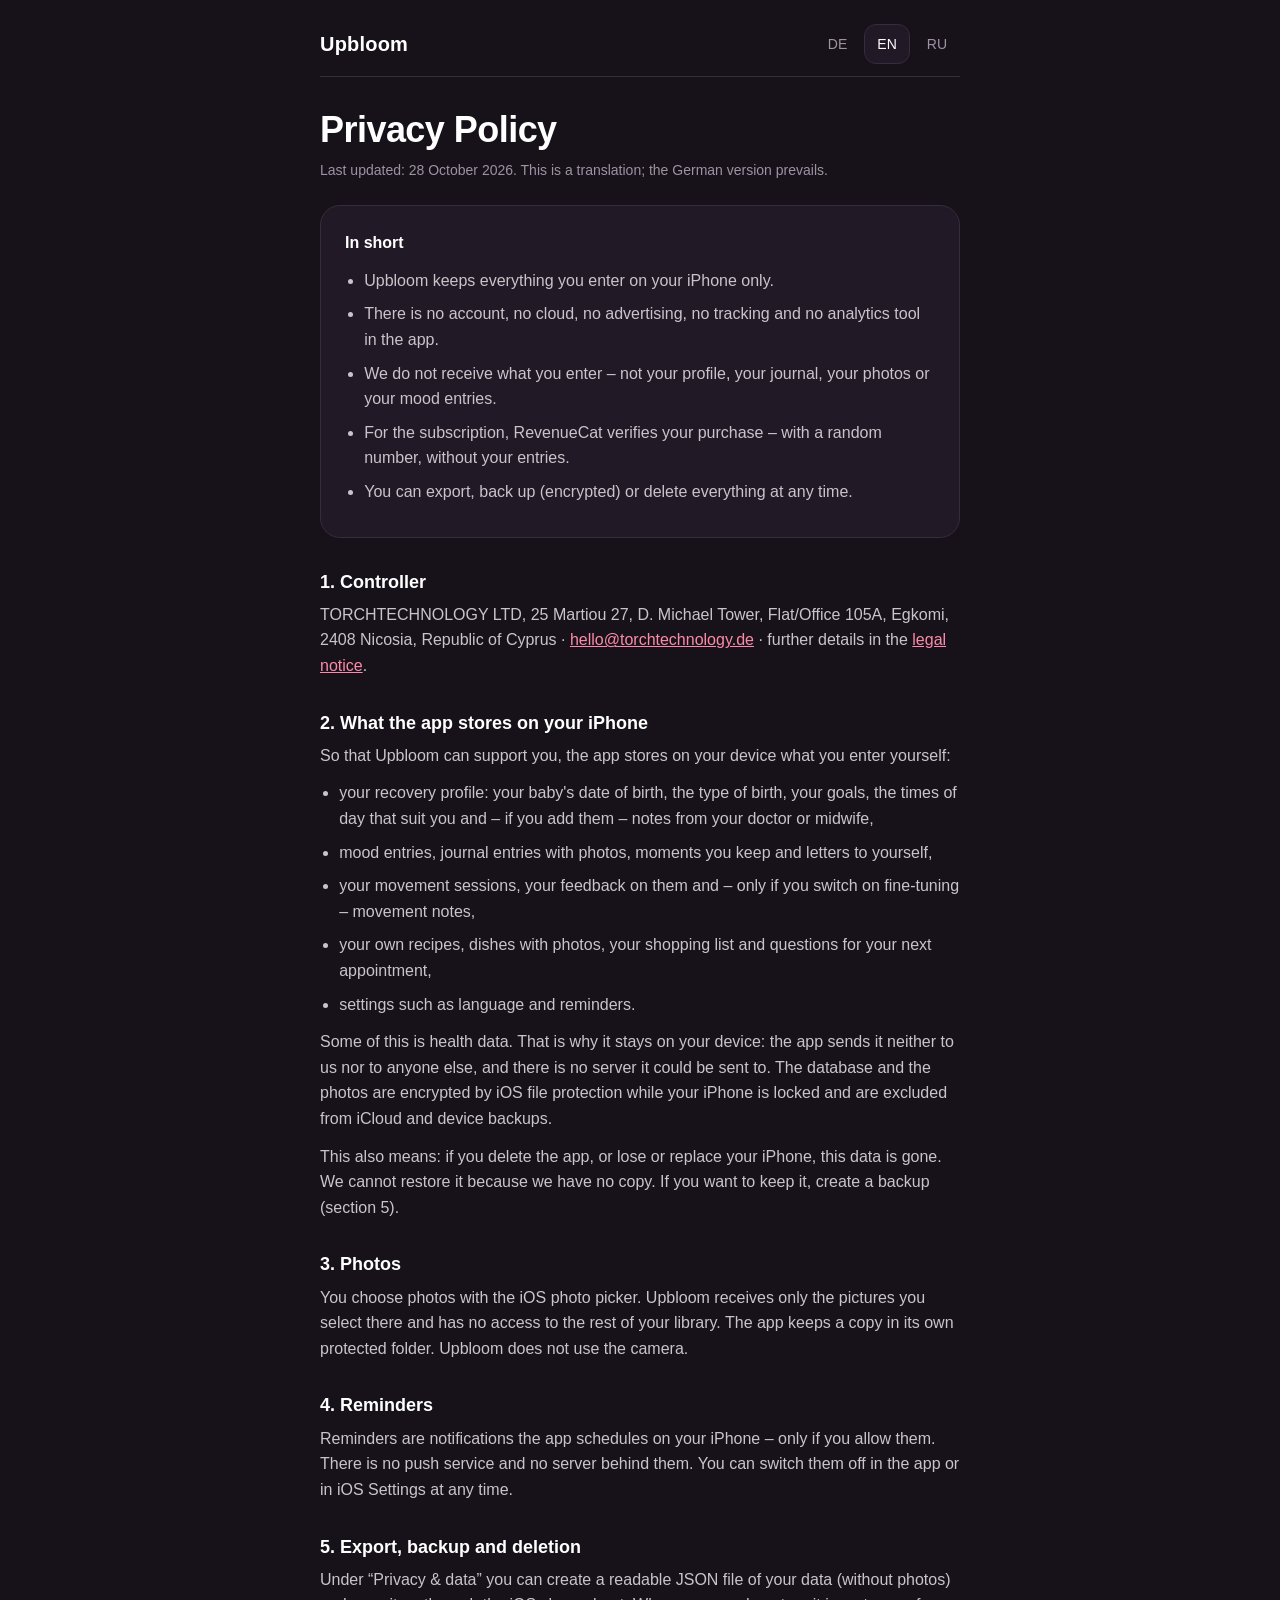
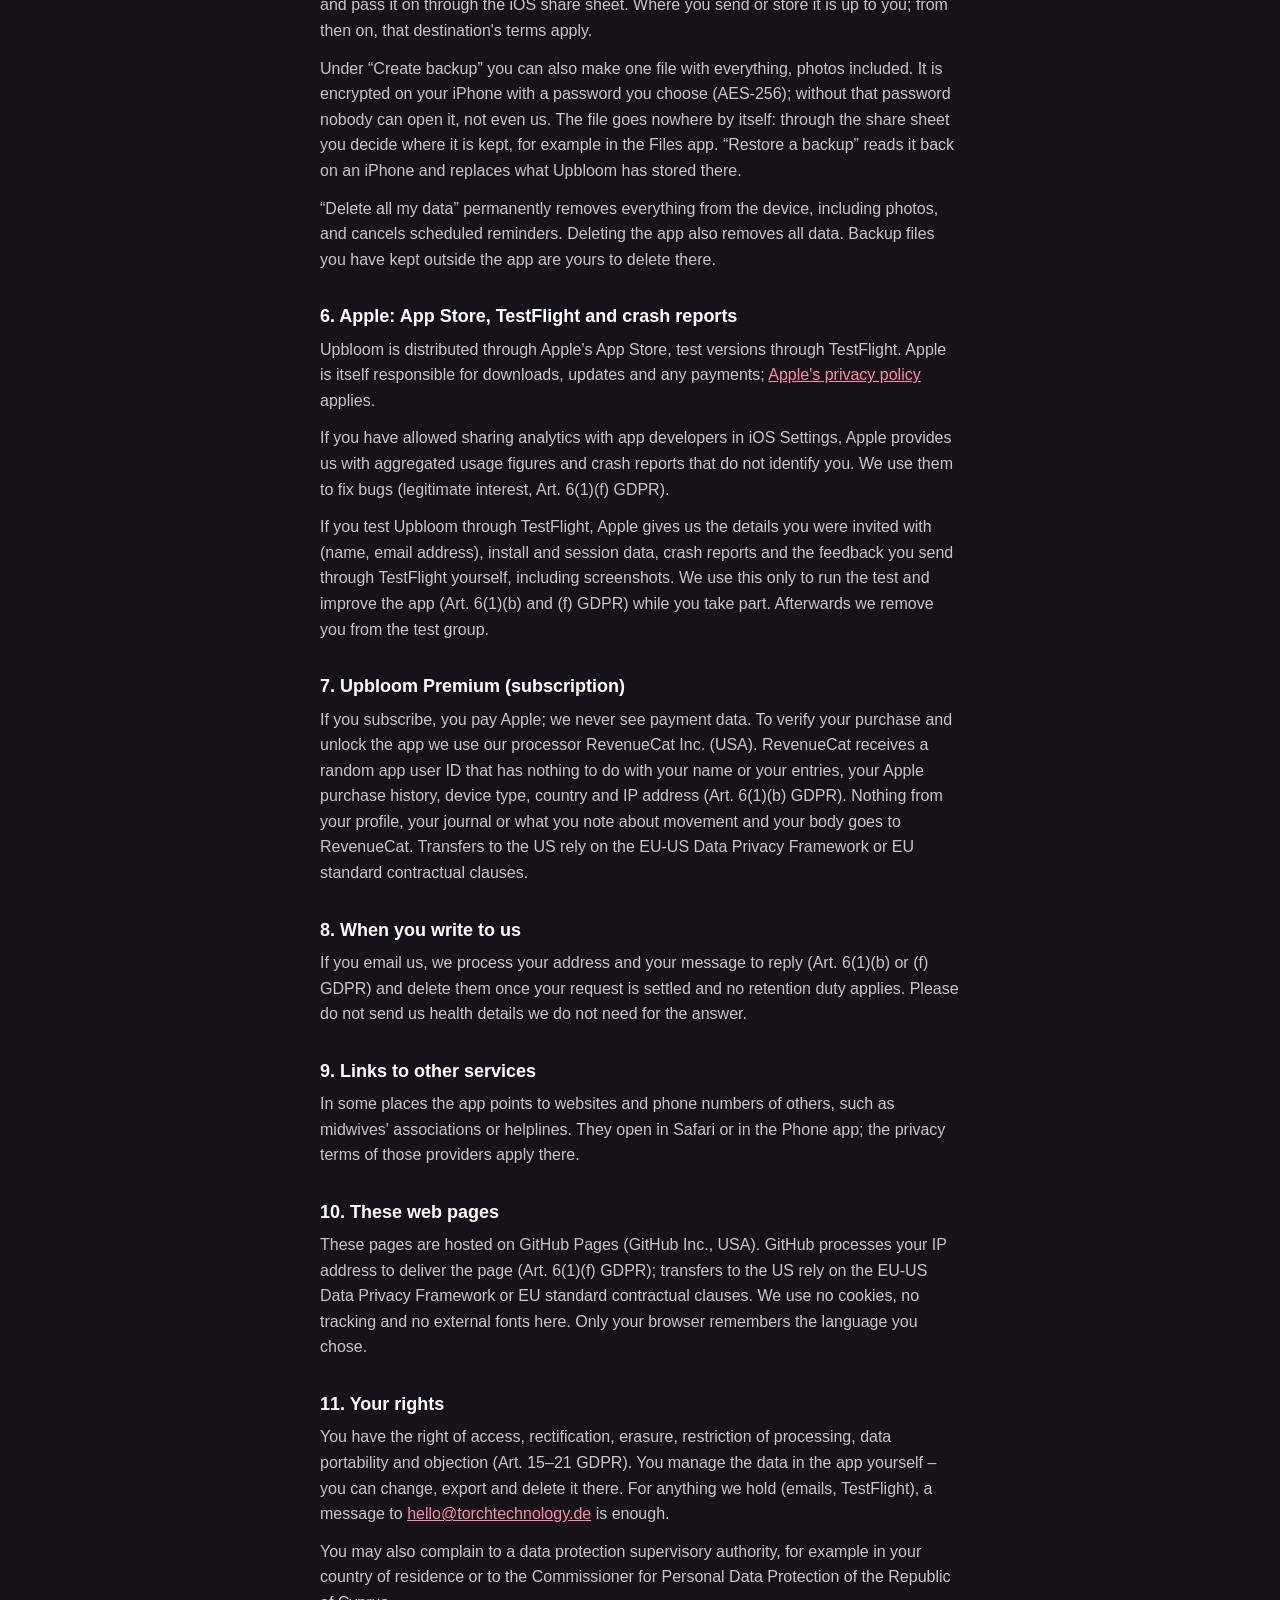
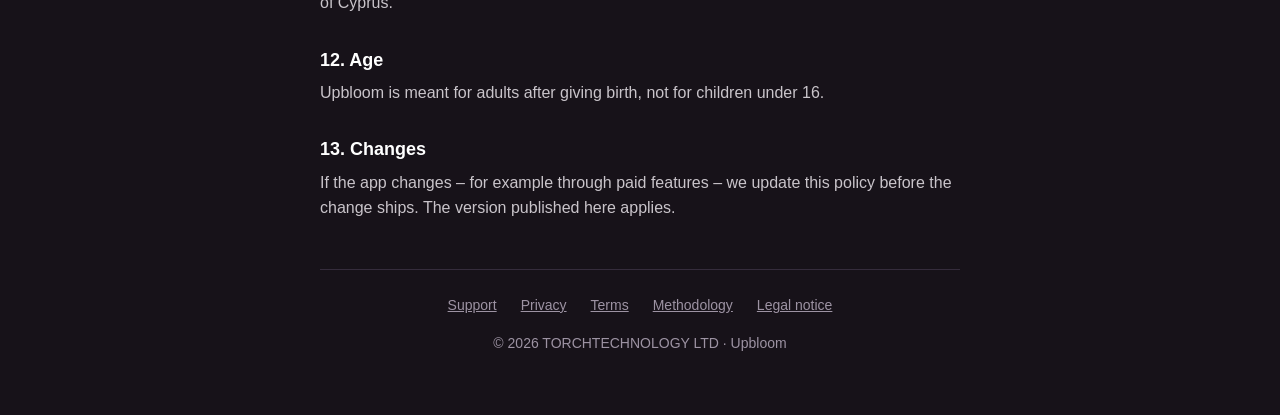
==== commit e67814e7: "Upbloom Premium: subscription terms, RevenueCat in the privacy policy, support FAQ" ====
--- a/privacy/index.html
+++ b/privacy/index.html
@@ -16,7 +16,7 @@
 
 <article lang="de">
 <h1>Datenschutzerklärung</h1>
-<p class="updated">Stand: 27. Oktober 2026</p>
+<p class="updated">Stand: 28. Oktober 2026</p>
 
 <div class="card">
 <p><strong>Kurz gesagt</strong></p>
@@ -24,6 +24,7 @@
 <li>Upbloom speichert alles, was du eingibst, nur auf deinem iPhone.</li>
 <li>Es gibt kein Konto, keine Cloud, keine Werbung, kein Tracking und keine Analyse-Werkzeuge in der App.</li>
 <li>Wir erhalten deine Eingaben nicht – weder dein Profil noch dein Journal, deine Fotos oder deine Stimmungseinträge.</li>
+<li>Für das Abo prüft RevenueCat deinen Kauf – mit einer zufälligen Nummer, ohne deine Einträge.</li>
 <li>Du kannst jederzeit alles exportieren, verschlüsselt sichern oder löschen.</li>
 </ul>
 </div>
@@ -59,29 +60,32 @@
 <p>Hast du in den iOS-Einstellungen erlaubt, Analysedaten mit App-Entwicklern zu teilen, stellt Apple uns zusammengefasste Nutzungszahlen und Absturzberichte ohne Bezug zu deiner Person bereit. Wir nutzen sie, um Fehler zu beheben (berechtigtes Interesse, Art. 6 Abs. 1 lit. f DSGVO).</p>
 <p>Testest du Upbloom über TestFlight, erhalten wir von Apple die Angaben, mit denen du eingeladen wurdest (Name, E-Mail-Adresse), Installations- und Sitzungsdaten, Absturzberichte und das Feedback, das du selbst über TestFlight sendest, auch Bildschirmfotos. Wir nutzen das nur, um den Test durchzuführen und die App zu verbessern (Art. 6 Abs. 1 lit. b und f DSGVO), solange du am Test teilnimmst. Danach entfernen wir dich aus der Testgruppe.</p>
 
-<h2>7. Wenn du uns schreibst</h2>
+<h2>7. Upbloom Premium (Abo)</h2>
+<p>Schließt du ein Abo ab, bezahlst du bei Apple; Zahlungsdaten sehen wir nie. Um deinen Kauf zu prüfen und die App freizuschalten, nutzen wir den Auftragsverarbeiter RevenueCat Inc. (USA). RevenueCat erhält eine zufällige App-Nutzer-ID, die nichts mit deinem Namen oder deinen Einträgen zu tun hat, deine Kaufhistorie bei Apple, Gerätetyp, Land und IP-Adresse (Art. 6 Abs. 1 lit. b DSGVO). Nichts aus deinem Profil, deinem Journal oder deinen Angaben zu Bewegung und Körper geht an RevenueCat. Übermittlungen in die USA stützen sich auf das EU-US Data Privacy Framework bzw. EU-Standardvertragsklauseln.</p>
+
+<h2>8. Wenn du uns schreibst</h2>
 <p>Schreibst du uns eine E-Mail, verarbeiten wir deine Adresse und deine Nachricht, um zu antworten (Art. 6 Abs. 1 lit. b bzw. f DSGVO), und löschen sie, wenn dein Anliegen erledigt ist und keine Aufbewahrungspflicht besteht. Bitte schick uns keine Gesundheitsangaben, die wir für die Antwort nicht brauchen.</p>
 
-<h2>8. Links zu anderen Angeboten</h2>
+<h2>9. Links zu anderen Angeboten</h2>
 <p>Die App verweist an einigen Stellen auf Webseiten und Telefonnummern anderer, etwa von Hebammenverbänden oder Hilfetelefonen. Sie öffnen sich in Safari oder in der Telefon-App; dort gelten die Datenschutzbestimmungen der jeweiligen Anbieter.</p>
 
-<h2>9. Diese Webseiten</h2>
+<h2>10. Diese Webseiten</h2>
 <p>Diese Seiten liegen bei GitHub Pages (GitHub Inc., USA). GitHub verarbeitet beim Aufruf deine IP-Adresse, um die Seite auszuliefern (Art. 6 Abs. 1 lit. f DSGVO); Übermittlungen in die USA stützen sich auf das EU-US Data Privacy Framework bzw. EU-Standardvertragsklauseln. Wir setzen hier keine Cookies, kein Tracking und keine externen Schriften ein. Die gewählte Sprache merkt sich nur dein Browser.</p>
 
-<h2>10. Deine Rechte</h2>
+<h2>11. Deine Rechte</h2>
 <p>Du hast das Recht auf Auskunft, Berichtigung, Löschung, Einschränkung der Verarbeitung, Datenübertragbarkeit und Widerspruch (Art. 15–21 DSGVO). Die Daten in der App verwaltest du selbst – du kannst sie dort ändern, exportieren und löschen. Für alles, was bei uns liegt (E-Mails, TestFlight), genügt eine Nachricht an <a href="mailto:hello@torchtechnology.de">hello@torchtechnology.de</a>.</p>
 <p>Du kannst dich außerdem bei einer Datenschutzaufsichtsbehörde beschweren, etwa in deinem Wohnsitzland oder beim Commissioner for Personal Data Protection der Republik Zypern.</p>
 
-<h2>11. Alter</h2>
+<h2>12. Alter</h2>
 <p>Upbloom richtet sich an Erwachsene nach einer Geburt, nicht an Kinder unter 16 Jahren.</p>
 
-<h2>12. Änderungen</h2>
+<h2>13. Änderungen</h2>
 <p>Ändert sich die App – zum Beispiel durch kostenpflichtige Funktionen –, passen wir diese Erklärung an, bevor die Änderung erscheint. Es gilt die jeweils hier veröffentlichte Fassung.</p>
 </article>
 
 <article lang="en">
 <h1>Privacy Policy</h1>
-<p class="updated">Last updated: 27 October 2026. This is a translation; the German version prevails.</p>
+<p class="updated">Last updated: 28 October 2026. This is a translation; the German version prevails.</p>
 
 <div class="card">
 <p><strong>In short</strong></p>
@@ -89,6 +93,7 @@
 <li>Upbloom keeps everything you enter on your iPhone only.</li>
 <li>There is no account, no cloud, no advertising, no tracking and no analytics tool in the app.</li>
 <li>We do not receive what you enter – not your profile, your journal, your photos or your mood entries.</li>
+<li>For the subscription, RevenueCat verifies your purchase – with a random number, without your entries.</li>
 <li>You can export, back up (encrypted) or delete everything at any time.</li>
 </ul>
 </div>
@@ -124,29 +129,32 @@
 <p>If you have allowed sharing analytics with app developers in iOS Settings, Apple provides us with aggregated usage figures and crash reports that do not identify you. We use them to fix bugs (legitimate interest, Art. 6(1)(f) GDPR).</p>
 <p>If you test Upbloom through TestFlight, Apple gives us the details you were invited with (name, email address), install and session data, crash reports and the feedback you send through TestFlight yourself, including screenshots. We use this only to run the test and improve the app (Art. 6(1)(b) and (f) GDPR) while you take part. Afterwards we remove you from the test group.</p>
 
-<h2>7. When you write to us</h2>
+<h2>7. Upbloom Premium (subscription)</h2>
+<p>If you subscribe, you pay Apple; we never see payment data. To verify your purchase and unlock the app we use our processor RevenueCat Inc. (USA). RevenueCat receives a random app user ID that has nothing to do with your name or your entries, your Apple purchase history, device type, country and IP address (Art. 6(1)(b) GDPR). Nothing from your profile, your journal or what you note about movement and your body goes to RevenueCat. Transfers to the US rely on the EU-US Data Privacy Framework or EU standard contractual clauses.</p>
+
+<h2>8. When you write to us</h2>
 <p>If you email us, we process your address and your message to reply (Art. 6(1)(b) or (f) GDPR) and delete them once your request is settled and no retention duty applies. Please do not send us health details we do not need for the answer.</p>
 
-<h2>8. Links to other services</h2>
+<h2>9. Links to other services</h2>
 <p>In some places the app points to websites and phone numbers of others, such as midwives' associations or helplines. They open in Safari or in the Phone app; the privacy terms of those providers apply there.</p>
 
-<h2>9. These web pages</h2>
+<h2>10. These web pages</h2>
 <p>These pages are hosted on GitHub Pages (GitHub Inc., USA). GitHub processes your IP address to deliver the page (Art. 6(1)(f) GDPR); transfers to the US rely on the EU-US Data Privacy Framework or EU standard contractual clauses. We use no cookies, no tracking and no external fonts here. Only your browser remembers the language you chose.</p>
 
-<h2>10. Your rights</h2>
+<h2>11. Your rights</h2>
 <p>You have the right of access, rectification, erasure, restriction of processing, data portability and objection (Art. 15–21 GDPR). You manage the data in the app yourself – you can change, export and delete it there. For anything we hold (emails, TestFlight), a message to <a href="mailto:hello@torchtechnology.de">hello@torchtechnology.de</a> is enough.</p>
 <p>You may also complain to a data protection supervisory authority, for example in your country of residence or to the Commissioner for Personal Data Protection of the Republic of Cyprus.</p>
 
-<h2>11. Age</h2>
+<h2>12. Age</h2>
 <p>Upbloom is meant for adults after giving birth, not for children under 16.</p>
 
-<h2>12. Changes</h2>
+<h2>13. Changes</h2>
 <p>If the app changes – for example through paid features – we update this policy before the change ships. The version published here applies.</p>
 </article>
 
 <article lang="ru">
 <h1>Политика конфиденциальности</h1>
-<p class="updated">Редакция от 27 октября 2026 года. Это перевод; имеет силу немецкая версия.</p>
+<p class="updated">Редакция от 28 октября 2026 года. Это перевод; имеет силу немецкая версия.</p>
 
 <div class="card">
 <p><strong>Коротко</strong></p>
@@ -154,6 +162,7 @@
 <li>Upbloom хранит всё, что ты вводишь, только на твоём iPhone.</li>
 <li>В приложении нет аккаунта, облака, рекламы, отслеживания и инструментов аналитики.</li>
 <li>Мы не получаем твои данные – ни профиль, ни дневник, ни фотографии, ни записи о настроении.</li>
+<li>Для подписки RevenueCat проверяет покупку – по случайному номеру, без твоих записей.</li>
 <li>Ты можешь в любой момент всё выгрузить, зашифрованно сохранить или удалить.</li>
 </ul>
 </div>
@@ -189,23 +198,26 @@
 <p>Если в настройках iOS ты разрешила делиться аналитикой с разработчиками приложений, Apple передаёт нам обобщённые данные об использовании и отчёты о сбоях, по которым тебя нельзя определить. Мы используем их, чтобы исправлять ошибки (законный интерес, ст. 6(1)(f) GDPR).</p>
 <p>Если ты тестируешь Upbloom через TestFlight, Apple передаёт нам данные, с которыми тебя пригласили (имя, адрес электронной почты), данные об установке и сеансах, отчёты о сбоях и отзывы, которые ты сама отправляешь через TestFlight, включая снимки экрана. Мы используем это только для проведения теста и улучшения приложения (ст. 6(1)(b) и (f) GDPR), пока ты участвуешь в тесте. После этого мы удаляем тебя из тестовой группы.</p>
 
-<h2>7. Если ты нам пишешь</h2>
+<h2>7. Upbloom Premium (подписка)</h2>
+<p>Если ты оформляешь подписку, ты платишь Apple; платёжных данных мы не видим. Чтобы проверить покупку и открыть приложение, мы используем обработчика данных RevenueCat Inc. (США). RevenueCat получает случайный идентификатор пользователя, не связанный с твоим именем или записями, историю покупок в Apple, тип устройства, страну и IP-адрес (ст. 6(1)(b) GDPR). Ничего из твоего профиля, дневника или заметок о движении и теле в RevenueCat не передаётся. Передача данных в США основана на EU-US Data Privacy Framework или стандартных договорных условиях ЕС.</p>
+
+<h2>8. Если ты нам пишешь</h2>
 <p>Если ты пишешь нам по электронной почте, мы обрабатываем твой адрес и сообщение, чтобы ответить (ст. 6(1)(b) или (f) GDPR), и удаляем их, когда вопрос решён и нет обязанности хранения. Пожалуйста, не присылай сведения о здоровье, которые не нужны для ответа.</p>
 
-<h2>8. Ссылки на другие сервисы</h2>
+<h2>9. Ссылки на другие сервисы</h2>
 <p>Местами приложение ссылается на сайты и телефоны других организаций, например ассоциаций акушерок или телефонов доверия. Они открываются в Safari или в приложении «Телефон»; там действуют правила конфиденциальности этих организаций.</p>
 
-<h2>9. Эти веб-страницы</h2>
+<h2>10. Эти веб-страницы</h2>
 <p>Эти страницы размещены на GitHub Pages (GitHub Inc., США). При открытии GitHub обрабатывает твой IP-адрес, чтобы показать страницу (ст. 6(1)(f) GDPR); передача данных в США основана на EU-US Data Privacy Framework или стандартных договорных условиях ЕС. Мы не используем здесь cookies, отслеживание и внешние шрифты. Выбранный язык запоминает только твой браузер.</p>
 
-<h2>10. Твои права</h2>
+<h2>11. Твои права</h2>
 <p>У тебя есть право на доступ, исправление, удаление, ограничение обработки, переносимость данных и возражение (ст. 15–21 GDPR). Данными в приложении ты управляешь сама – там их можно изменить, выгрузить и удалить. По всему, что хранится у нас (письма, TestFlight), достаточно написать на <a href="mailto:hello@torchtechnology.de">hello@torchtechnology.de</a>.</p>
 <p>Ты также можешь подать жалобу в надзорный орган по защите данных, например в стране проживания или Уполномоченному по защите персональных данных Республики Кипр.</p>
 
-<h2>11. Возраст</h2>
+<h2>12. Возраст</h2>
 <p>Upbloom предназначен для взрослых после родов, а не для детей младше 16 лет.</p>
 
-<h2>12. Изменения</h2>
+<h2>13. Изменения</h2>
 <p>Если приложение изменится – например, появятся платные функции, – мы обновим эту политику до выхода изменения. Действует версия, опубликованная здесь.</p>
 </article>
 
